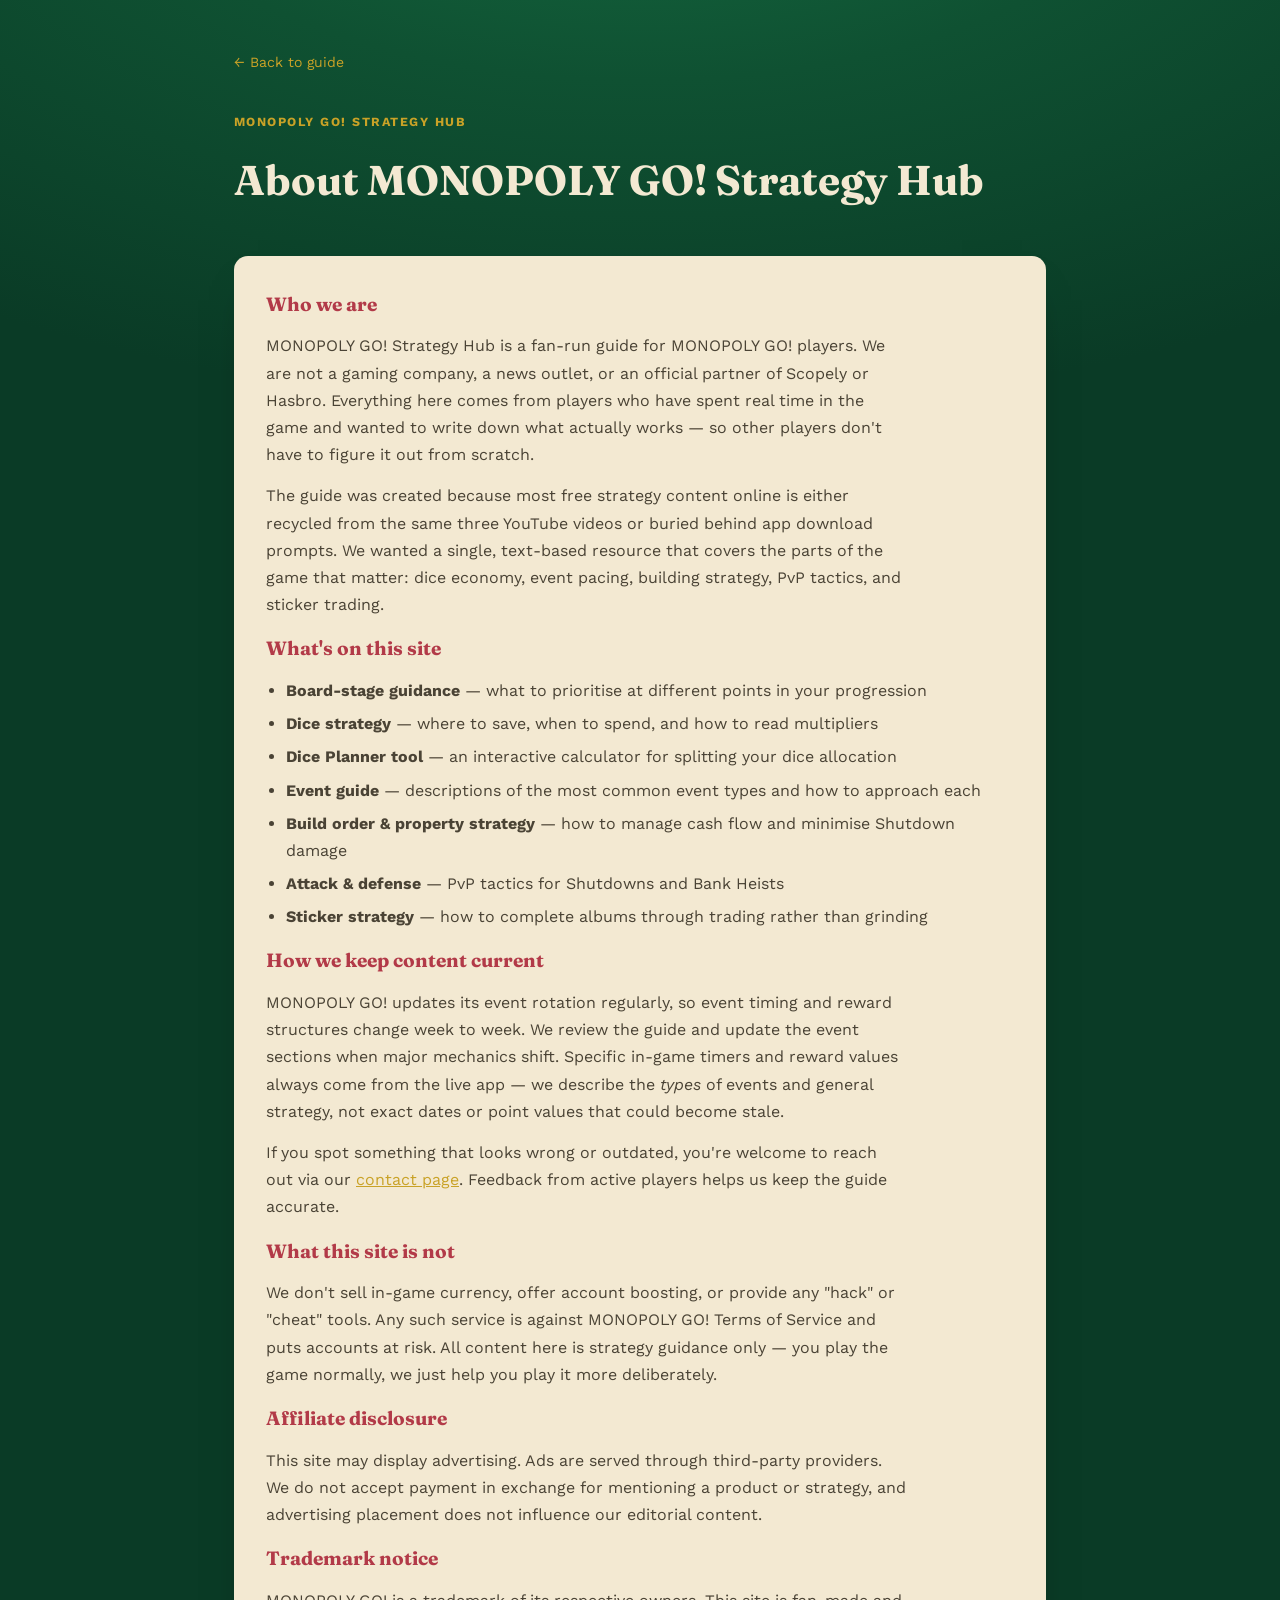
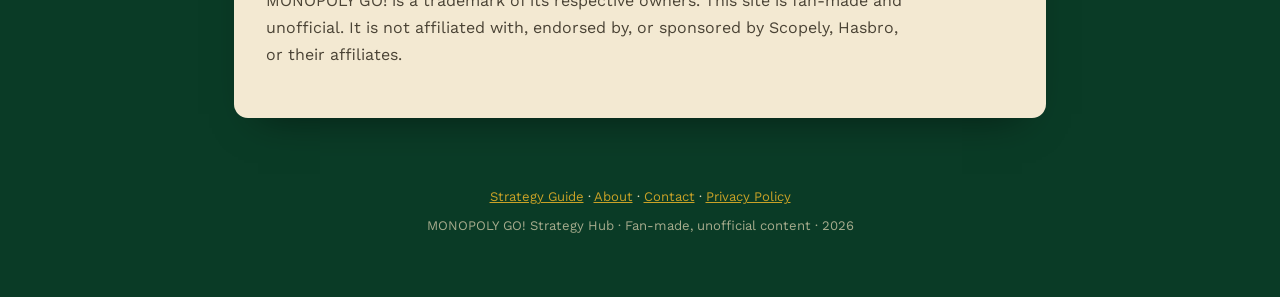
==== about.html @ 4a6295f8 "Add files via upload" ====
<!DOCTYPE html>
<html lang="en">
<head>
<meta charset="UTF-8">
<meta name="viewport" content="width=device-width, initial-scale=1.0">
<title>About · MONOPOLY GO! Strategy Hub</title>
<meta name="description" content="Who runs MONOPOLY GO! Strategy Hub, why this guide exists, and how we keep the content current for players.">
<link rel="preconnect" href="https://fonts.googleapis.com">
<link rel="preconnect" href="https://fonts.gstatic.com" crossorigin>
<link href="https://fonts.googleapis.com/css2?family=Fraunces:opsz,wght@9..144,500;9..144,700;9..144,900&family=Work+Sans:wght@400;500;600;700&display=swap" rel="stylesheet">
<style>
  :root{--felt:#0F5132;--felt-dark:#0A3B26;--cream:#F3E9D2;--cream-dim:#E8DBB8;--gold:#C9A227;--brick:#B23A48;--ink:#1C1810;--ink-soft:#4A4335;--maxw:860px;}
  *{box-sizing:border-box;}
  body{margin:0;background:radial-gradient(1200px 600px at 50% -10%,#156b41 0%,var(--felt) 45%,var(--felt-dark) 100%);color:var(--cream);font-family:'Work Sans',sans-serif;line-height:1.7;}
  h1,h2,h3{font-family:'Fraunces',serif;margin:0;}
  a{color:var(--gold);}
  .wrap{max-width:var(--maxw);margin:0 auto;padding:0 24px;}
  header{padding:48px 24px 24px;max-width:var(--maxw);margin:0 auto;}
  header .eyebrow{font-size:.78rem;font-weight:700;letter-spacing:.12em;text-transform:uppercase;color:var(--gold);}
  header h1{font-size:clamp(2rem,4vw,2.6rem);margin:10px 0 16px;}
  .back{display:inline-block;margin-bottom:24px;font-size:.88rem;text-decoration:none;}
  .panel{background:var(--cream);color:var(--ink);border-radius:14px;padding:32px 32px 36px;margin-bottom:36px;box-shadow:0 20px 40px -24px rgba(0,0,0,.55);}
  .panel h2{font-size:1.2rem;margin-bottom:12px;color:var(--brick);}
  .panel h3{font-size:1rem;margin:22px 0 8px;color:var(--ink);}
  .panel p{margin:0 0 14px;color:var(--ink-soft);max-width:64ch;}
  .panel ul{margin:0 0 14px;padding-left:20px;color:var(--ink-soft);}
  .panel li{margin-bottom:6px;}
  footer{text-align:center;padding:32px 24px 60px;color:var(--cream-dim);font-size:.82rem;}
</style>
</head>
<body>
<header>
  <a href="index.html" class="back">← Back to guide</a>
  <p class="eyebrow">MONOPOLY GO! Strategy Hub</p>
  <h1>About MONOPOLY GO! Strategy Hub</h1>
</header>
<div class="wrap">
  <div class="panel">
    <h2>Who we are</h2>
    <p>MONOPOLY GO! Strategy Hub is a fan-run guide for MONOPOLY GO! players. We are not a gaming company, a news outlet, or an official partner of Scopely or Hasbro. Everything here comes from players who have spent real time in the game and wanted to write down what actually works — so other players don't have to figure it out from scratch.</p>
    <p>The guide was created because most free strategy content online is either recycled from the same three YouTube videos or buried behind app download prompts. We wanted a single, text-based resource that covers the parts of the game that matter: dice economy, event pacing, building strategy, PvP tactics, and sticker trading.</p>

    <h2>What's on this site</h2>
    <ul>
      <li><strong>Board-stage guidance</strong> — what to prioritise at different points in your progression</li>
      <li><strong>Dice strategy</strong> — where to save, when to spend, and how to read multipliers</li>
      <li><strong>Dice Planner tool</strong> — an interactive calculator for splitting your dice allocation</li>
      <li><strong>Event guide</strong> — descriptions of the most common event types and how to approach each</li>
      <li><strong>Build order &amp; property strategy</strong> — how to manage cash flow and minimise Shutdown damage</li>
      <li><strong>Attack &amp; defense</strong> — PvP tactics for Shutdowns and Bank Heists</li>
      <li><strong>Sticker strategy</strong> — how to complete albums through trading rather than grinding</li>
    </ul>

    <h2>How we keep content current</h2>
    <p>MONOPOLY GO! updates its event rotation regularly, so event timing and reward structures change week to week. We review the guide and update the event sections when major mechanics shift. Specific in-game timers and reward values always come from the live app — we describe the <em>types</em> of events and general strategy, not exact dates or point values that could become stale.</p>
    <p>If you spot something that looks wrong or outdated, you're welcome to reach out via our <a href="contact.html">contact page</a>. Feedback from active players helps us keep the guide accurate.</p>

    <h2>What this site is not</h2>
    <p>We don't sell in-game currency, offer account boosting, or provide any "hack" or "cheat" tools. Any such service is against MONOPOLY GO! Terms of Service and puts accounts at risk. All content here is strategy guidance only — you play the game normally, we just help you play it more deliberately.</p>

    <h2>Affiliate disclosure</h2>
    <p>This site may display advertising. Ads are served through third-party providers. We do not accept payment in exchange for mentioning a product or strategy, and advertising placement does not influence our editorial content.</p>

    <h2>Trademark notice</h2>
    <p>MONOPOLY GO! is a trademark of its respective owners. This site is fan-made and unofficial. It is not affiliated with, endorsed by, or sponsored by Scopely, Hasbro, or their affiliates.</p>
  </div>
</div>
<footer>
  <div><a href="index.html">Strategy Guide</a> · <a href="about.html">About</a> · <a href="contact.html">Contact</a> · <a href="privacy-policy.html">Privacy Policy</a></div>
  <div style="margin-top:6px;opacity:.7;">MONOPOLY GO! Strategy Hub · Fan-made, unofficial content · 2026</div>
</footer>
</body>
</html>
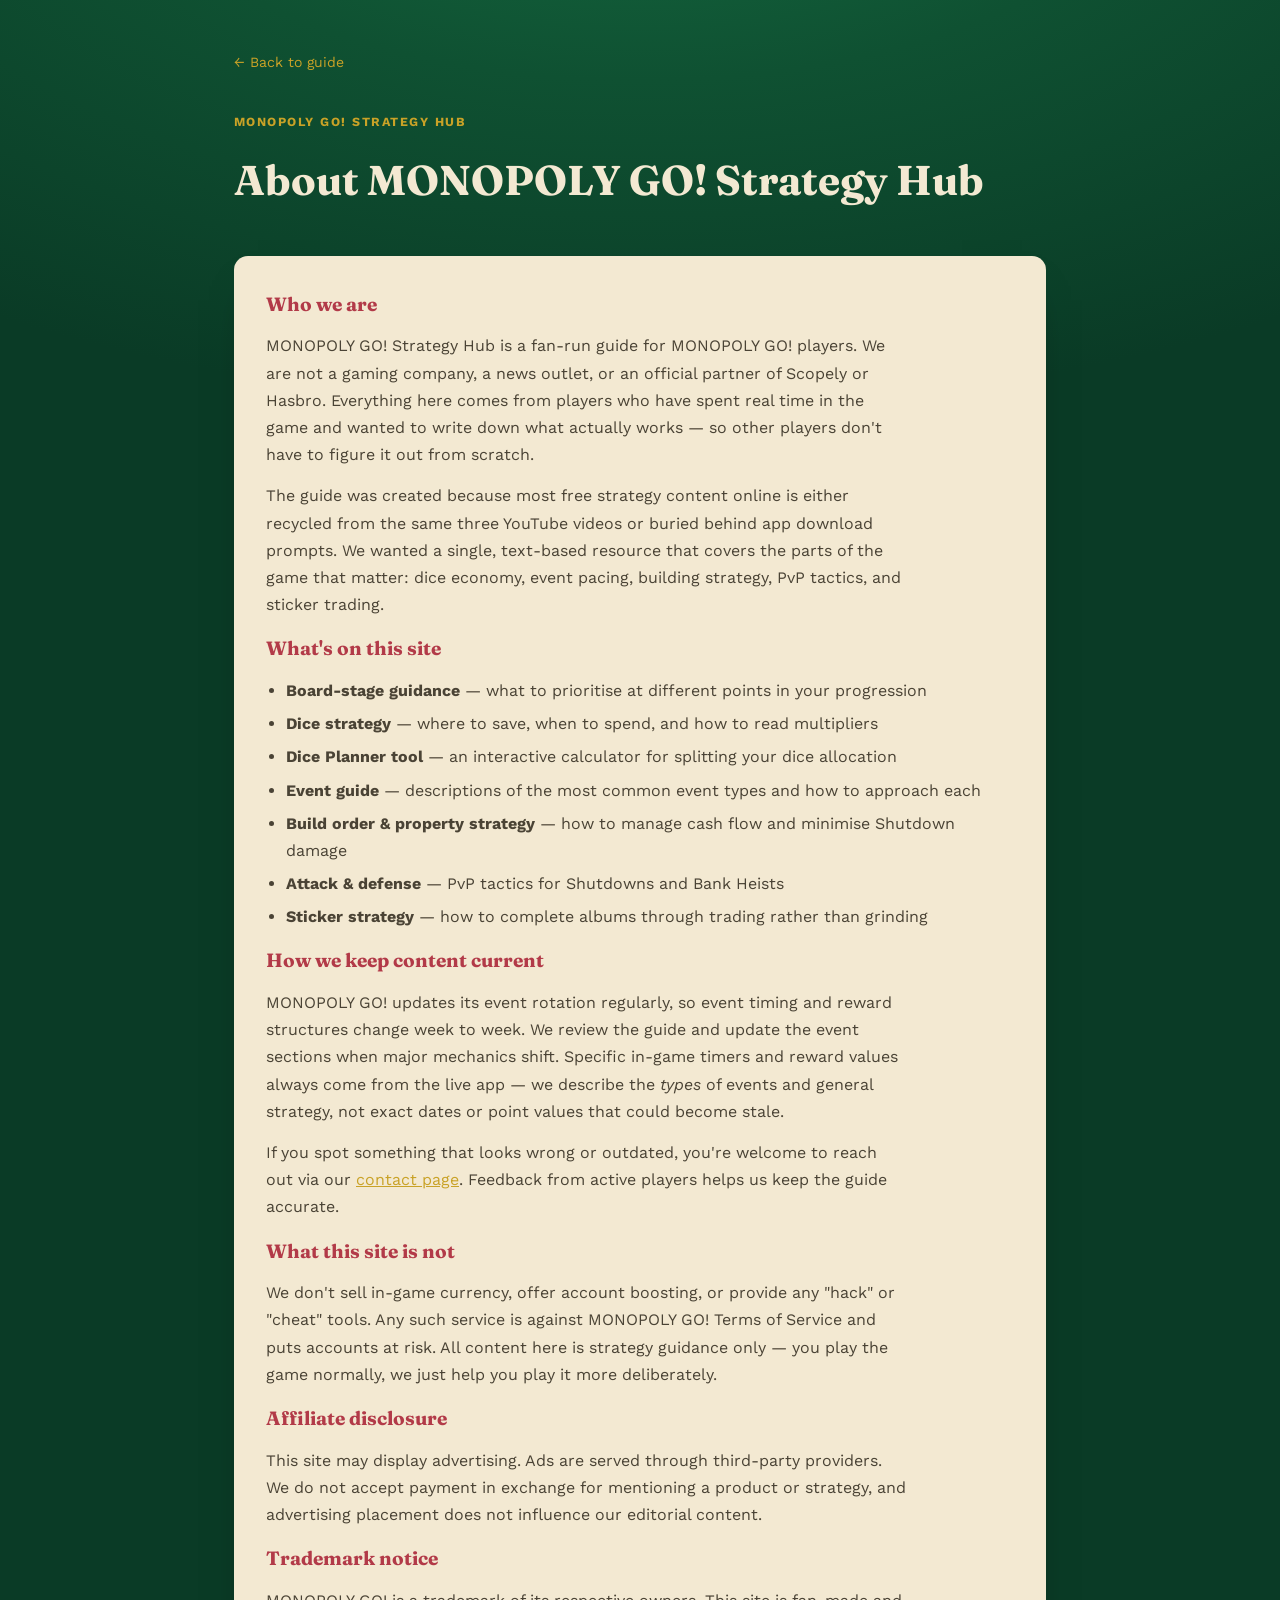
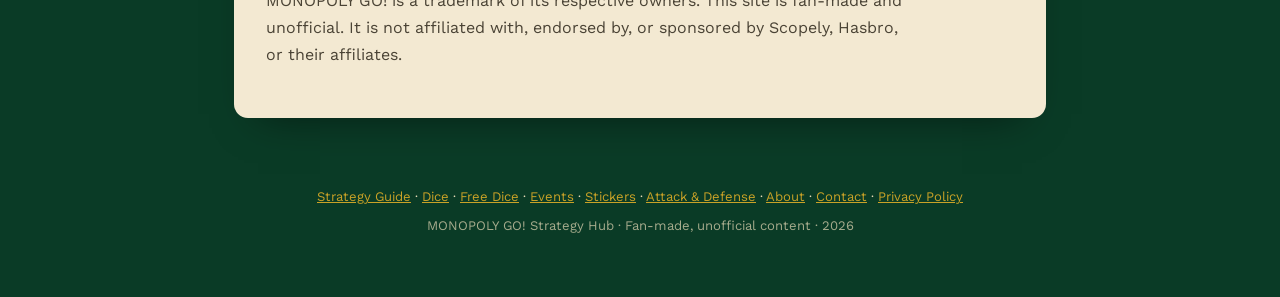
==== commit 4fd5a00c: "Add files via upload" ====
--- a/about.html
+++ b/about.html
@@ -5,6 +5,20 @@
 <meta name="viewport" content="width=device-width, initial-scale=1.0">
 <title>About · MONOPOLY GO! Strategy Hub</title>
 <meta name="description" content="Who runs MONOPOLY GO! Strategy Hub, why this guide exists, and how we keep the content current for players.">
+<meta name="robots" content="index, follow, max-image-preview:large, max-snippet:-1">
+<link rel="canonical" href="https://mei-yi.top/about.html">
+<meta property="og:type" content="website">
+<meta property="og:site_name" content="MONOPOLY GO! Strategy Hub">
+<meta property="og:locale" content="en_US">
+<meta property="og:title" content="About · MONOPOLY GO! Strategy Hub">
+<meta property="og:description" content="Who runs MONOPOLY GO! Strategy Hub, why this guide exists, and how we keep the content current for players.">
+<meta property="og:url" content="https://mei-yi.top/about.html">
+<meta property="og:image" content="https://mei-yi.top/og-image.png">
+<meta name="twitter:card" content="summary_large_image">
+<meta name="theme-color" content="#0F5132">
+<link rel="icon" href="favicon.svg" type="image/svg+xml">
+<link rel="icon" sizes="32x32" href="favicon-32.png">
+<link rel="apple-touch-icon" href="apple-touch-icon.png">
 <link rel="preconnect" href="https://fonts.googleapis.com">
 <link rel="preconnect" href="https://fonts.gstatic.com" crossorigin>
 <link href="https://fonts.googleapis.com/css2?family=Fraunces:opsz,wght@9..144,500;9..144,700;9..144,900&family=Work+Sans:wght@400;500;600;700&display=swap" rel="stylesheet">
@@ -66,7 +80,7 @@
   </div>
 </div>
 <footer>
-  <div><a href="index.html">Strategy Guide</a> · <a href="about.html">About</a> · <a href="contact.html">Contact</a> · <a href="privacy-policy.html">Privacy Policy</a></div>
+  <div><a href="index.html">Strategy Guide</a> · <a href="dice-strategy.html">Dice</a> · <a href="free-dice.html">Free Dice</a> · <a href="events-guide.html">Events</a> · <a href="stickers-trading.html">Stickers</a> · <a href="attack-defense.html">Attack &amp; Defense</a> · <a href="about.html">About</a> · <a href="contact.html">Contact</a> · <a href="privacy-policy.html">Privacy Policy</a></div>
   <div style="margin-top:6px;opacity:.7;">MONOPOLY GO! Strategy Hub · Fan-made, unofficial content · 2026</div>
 </footer>
 </body>
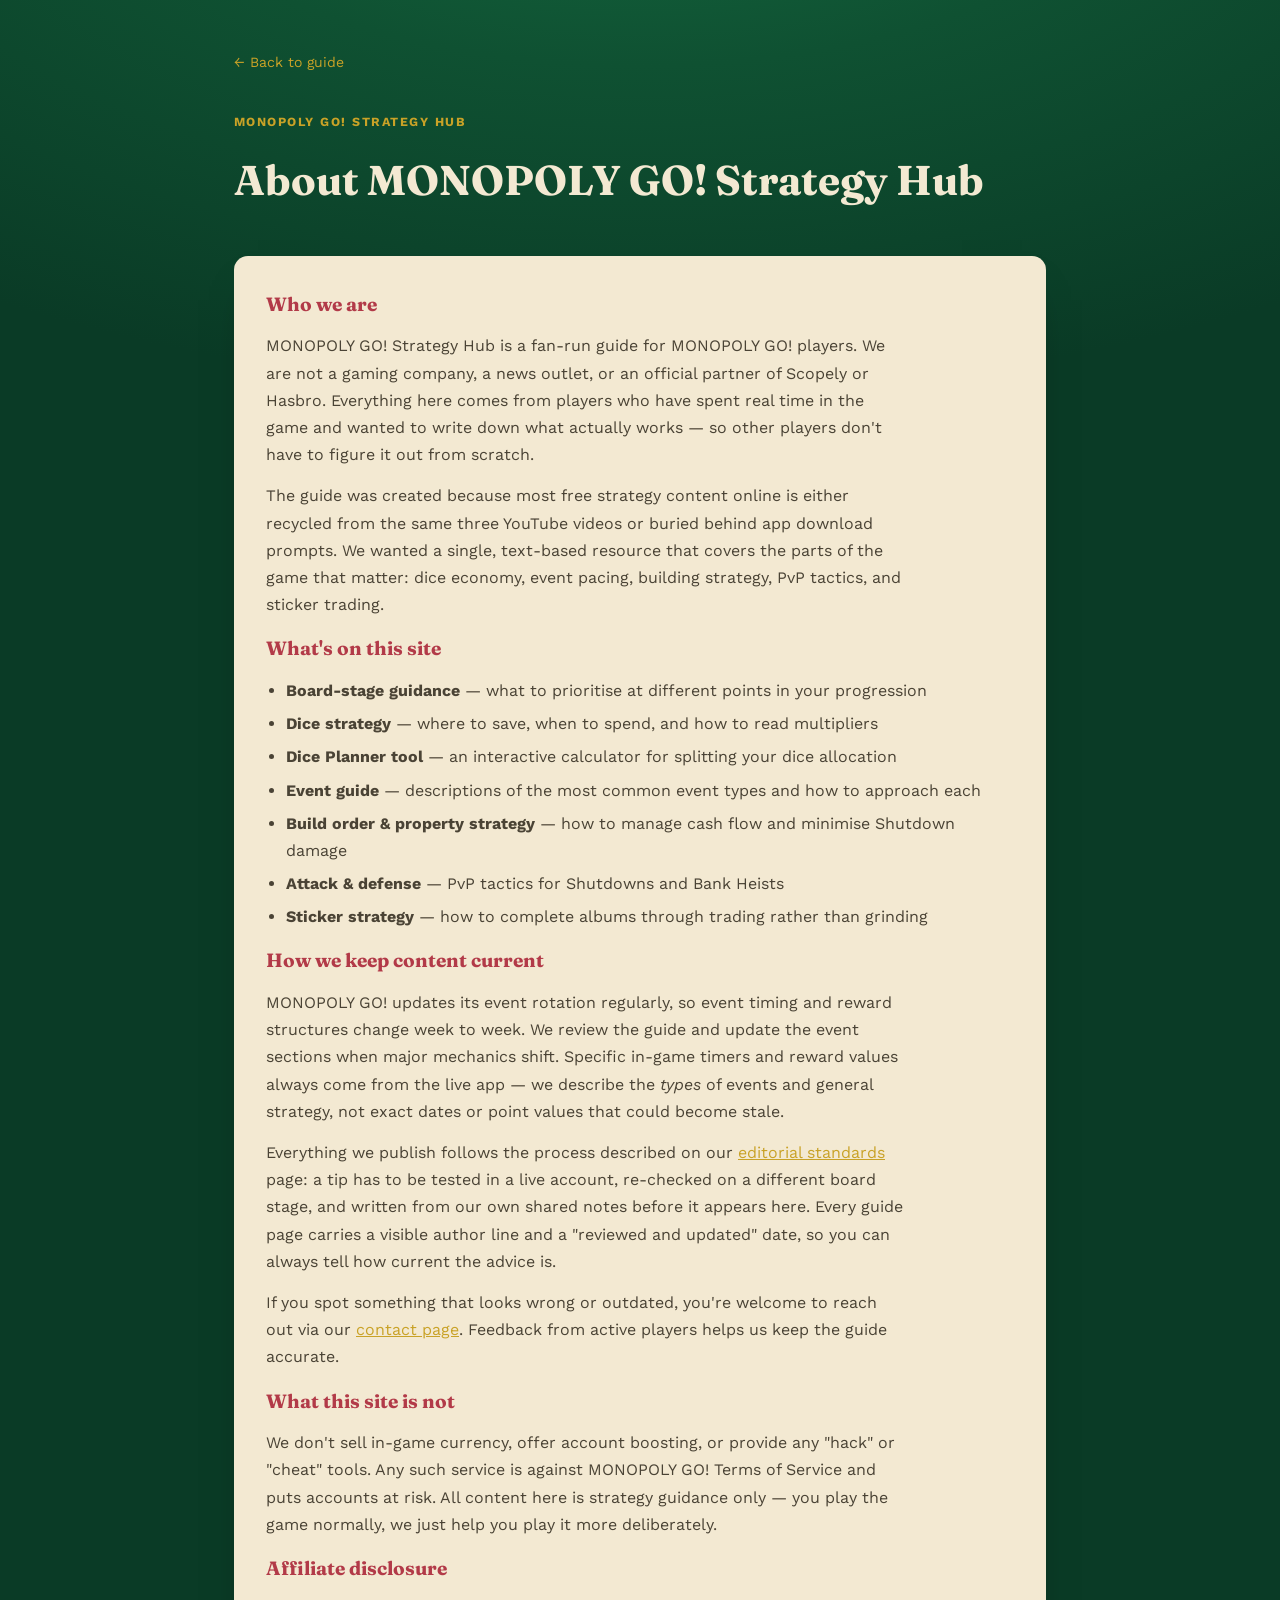
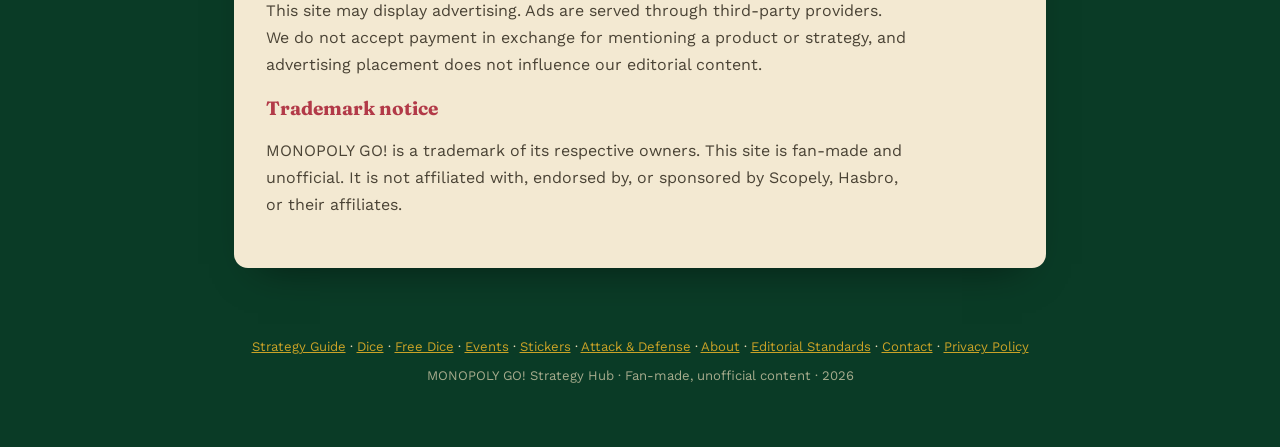
==== commit 84716129: "Add author attribution, editorial standards, and GDPR privacy detail AdSense rejected the site as no" ====
--- a/about.html
+++ b/about.html
@@ -67,6 +67,7 @@
 
     <h2>How we keep content current</h2>
     <p>MONOPOLY GO! updates its event rotation regularly, so event timing and reward structures change week to week. We review the guide and update the event sections when major mechanics shift. Specific in-game timers and reward values always come from the live app — we describe the <em>types</em> of events and general strategy, not exact dates or point values that could become stale.</p>
+    <p>Everything we publish follows the process described on our <a href="editorial-standards.html">editorial standards</a> page: a tip has to be tested in a live account, re-checked on a different board stage, and written from our own shared notes before it appears here. Every guide page carries a visible author line and a "reviewed and updated" date, so you can always tell how current the advice is.</p>
     <p>If you spot something that looks wrong or outdated, you're welcome to reach out via our <a href="contact.html">contact page</a>. Feedback from active players helps us keep the guide accurate.</p>
 
     <h2>What this site is not</h2>
@@ -80,7 +81,7 @@
   </div>
 </div>
 <footer>
-  <div><a href="index.html">Strategy Guide</a> · <a href="dice-strategy.html">Dice</a> · <a href="free-dice.html">Free Dice</a> · <a href="events-guide.html">Events</a> · <a href="stickers-trading.html">Stickers</a> · <a href="attack-defense.html">Attack &amp; Defense</a> · <a href="about.html">About</a> · <a href="contact.html">Contact</a> · <a href="privacy-policy.html">Privacy Policy</a></div>
+  <div><a href="index.html">Strategy Guide</a> · <a href="dice-strategy.html">Dice</a> · <a href="free-dice.html">Free Dice</a> · <a href="events-guide.html">Events</a> · <a href="stickers-trading.html">Stickers</a> · <a href="attack-defense.html">Attack &amp; Defense</a> · <a href="about.html">About</a> · <a href="editorial-standards.html">Editorial Standards</a> · <a href="contact.html">Contact</a> · <a href="privacy-policy.html">Privacy Policy</a></div>
   <div style="margin-top:6px;opacity:.7;">MONOPOLY GO! Strategy Hub · Fan-made, unofficial content · 2026</div>
 </footer>
 </body>
